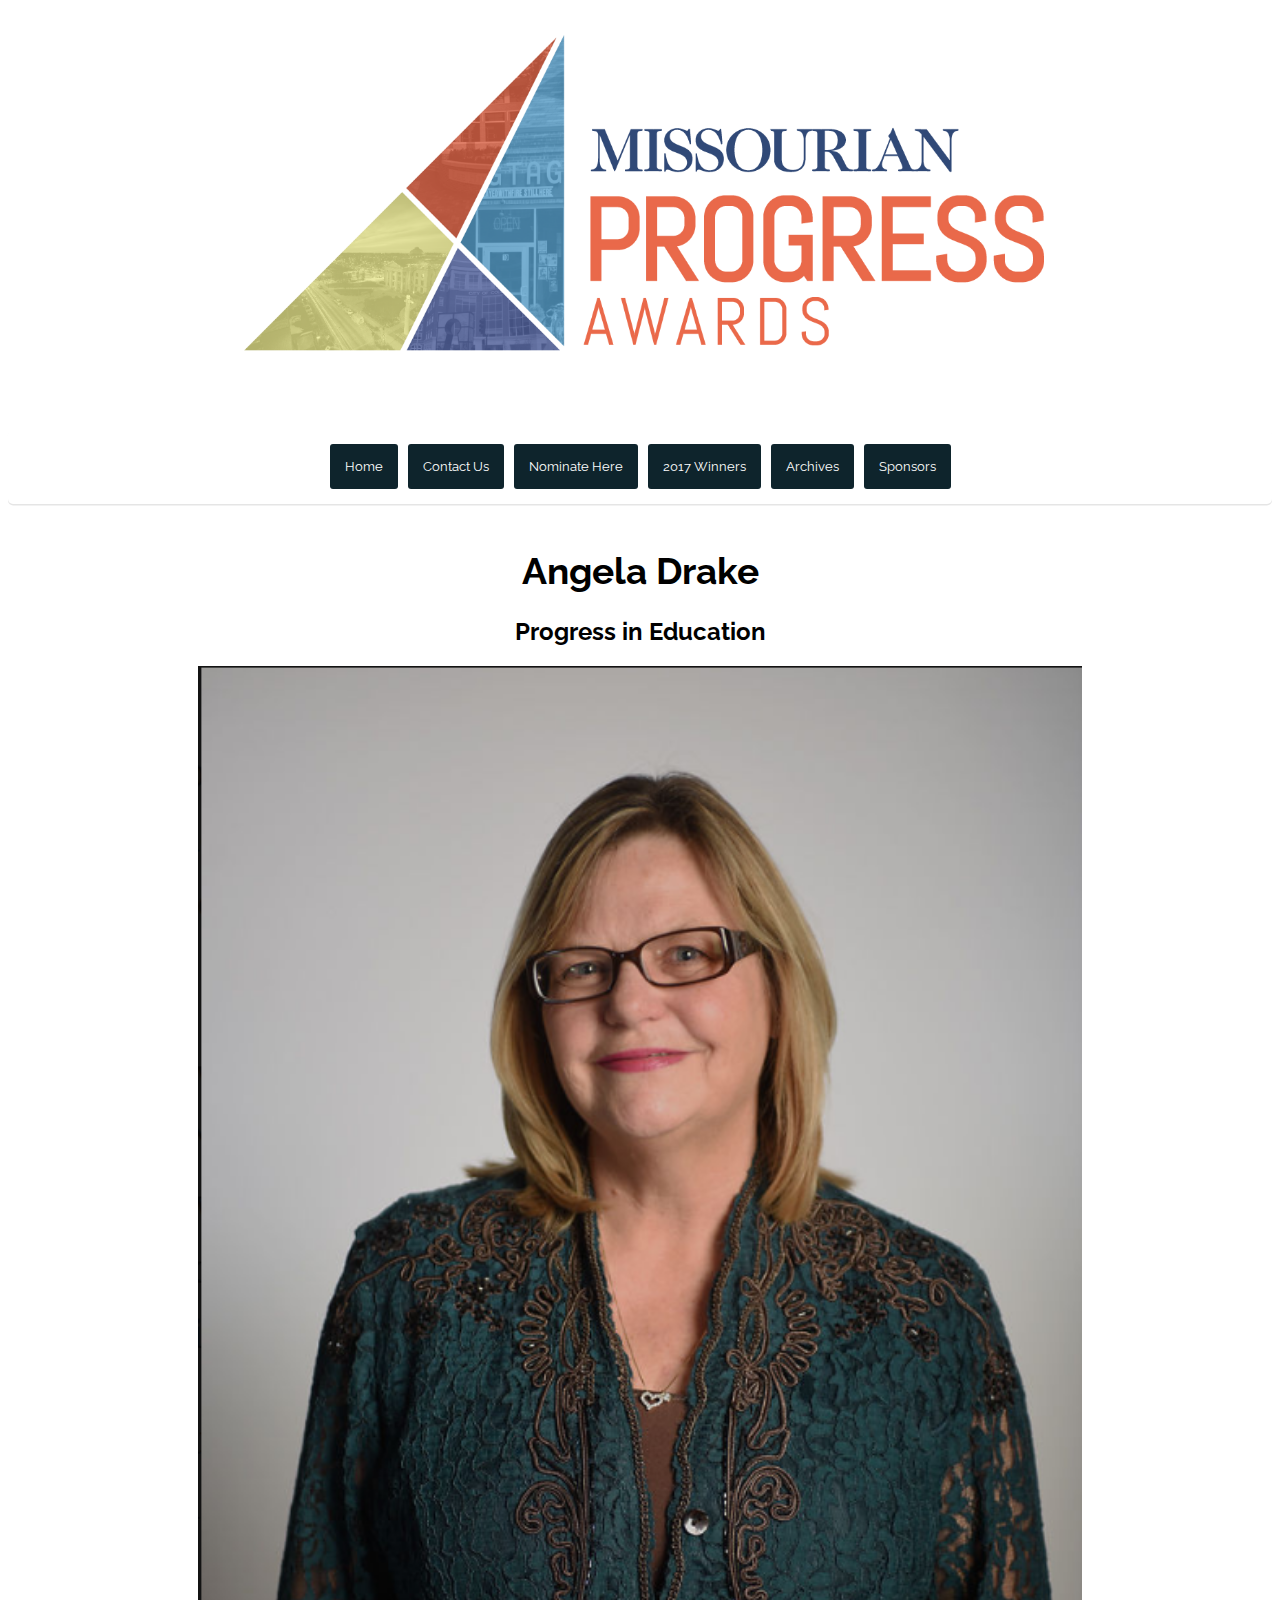
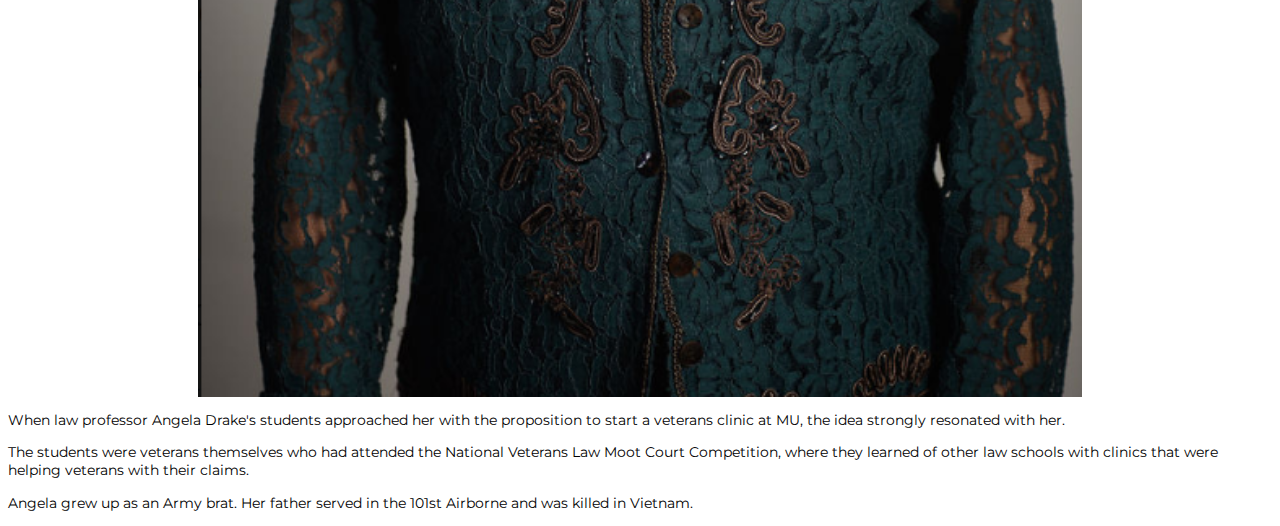
==== 2017-winner-page.html @ ab6278e4 "sponsors page linked temporarily changed" ====
<!DOCTYPE html PUBLIC "-//W3C//DTD XHTML 1.0 Transitional//EN"
   "http://www.w3.org/TR/xhtml1/DTD/xhtml1-transitional.dtd">

<html xmlns="http://www.w3.org/1999/xhtml">

<head>
	<title>	Angela Drake </title>
  <img class="center" src="awards-stuff/2018-Progress-Awards-transparent.png" alt="Progress Awards logo" width="300px"/>
	<meta http-equiv="content-type"
		content="text/html;charset=utf-8" />
    <link rel="stylesheet" href="progress-stylesheet.css" />
    <link href="https://fonts.googleapis.com/css?family=Montserrat%7cRaleway" rel="stylesheet">
    <link rel="stylesheet" href="progress-flexbox.css"/>
    <meta name="viewport" contents="width=device-width, initial-scale=1.0">
</head>

<body>

  <div class="container">
  		<div class="item-1 item"><a href="index.html">Home</a></div>
  		<div class="item-2 item"><a href="contact-us.html">Contact Us</a></div>
  		<div class="item-3 item"><a href="nominate-here.html">Nominate Here</a></div>
  		<div class="item-4 item"><a href="2017-winners-list.html">2017 Winners</a></div>
      <div class="item-3 item"><a href="archives.html">Archives</a></div>
  		<div class="item-4 item"><a href="2017-winners-list.html">Sponsors</a></div>
  	</div>

    <h1>Angela Drake</h1>
    <h2>Progress in Education</h2>

    <img class="center" src="angela-drake.png" alt="A photo of Angela Drake" width="300px"/>

    <p>When law professor Angela Drake's students approached her with the proposition to start a veterans clinic at MU, the idea strongly resonated with her.</p>
    <p>The students were veterans themselves who had attended the National Veterans Law Moot Court Competition, where they learned of other law schools with clinics that were helping veterans with their claims.</p>
    <p>Angela grew up as an Army brat. Her father served in the 101st Airborne and was killed in Vietnam.</p>
---- progress-stylesheet.css ----
.center {
  display: block;
  margin-left: auto;
  margin-right: auto;
  width: 70%;

}

h1 {
  text-align: center;
  font-family: "Raleway", Helvetica, sans-serif;
  font-size: 2.3em;
}

p {
  font-family: "Montserrat", Helvetica, sans-serif;
  font-size: .9em;
}

.item a:link {
  color: #ffffff;
  text-decoration: none;
}

.item a:visited {
  color: #ffffff;
}

a:link {
  color: black;
  text-decoration: none;
}
a:visited {
  color: black;
}

a:hover {
  color: #FE9920;
}

* {
	box-sizing: border-box;
}



.container {
	padding: 10px;
	background: #fff;
  border-radius: 5px;
	margin: 45px auto;
  box-shadow: 0 1.5px 0 0 rgba(0,0,0,0.1);
}
.item {
	color: #000;
  font-size: .8em;
  font-family: "Raleway", Helvetica, sans-serif;
  text-align: center;
	padding: 15px;
	margin: 5px;
	background: #0E242c;
	border-radius: 3px;
}

input[type=text], select, textarea {
    width: 100%;
    padding: 12px;
    border: 1px solid #fff;
    border-radius: 4px;
    box-sizing: border-box;
    margin-top: 6px;
    margin-bottom: 16px;
    resize: vertical
}


input[type=submit] {
    background-color: #0E242c;
    color: white;
    padding: 12px 20px;
    border: none;
    border-radius: 4px;
    font-family: "Raleway", Helvetica, sans-serif;
    cursor: pointer;
}


input[type=submit]:hover {
    background-color: #349eab;
}


.contact {
    border-radius: 5px;
    background-color: #EB823E;
    padding: 20px;
    color: white;
    font-family: "Raleway", Helvetica, sans-serif;
    font-size: .9em;
}

h2 {
  text-align: center;
  font-family: "Raleway", Helvetica, sans-serif;
}

.names {
  text-align: center;
  font-family: "Montserrat", Helvetica, sans-serif;
  font-size: .9em;
}
---- progress-flexbox.css ----
.container {
	display: flex;
	flex-direction: column;
}

@media (min-width: 600px) {
	.container {
		flex-direction: row;
		justify-content: center;
	}
}
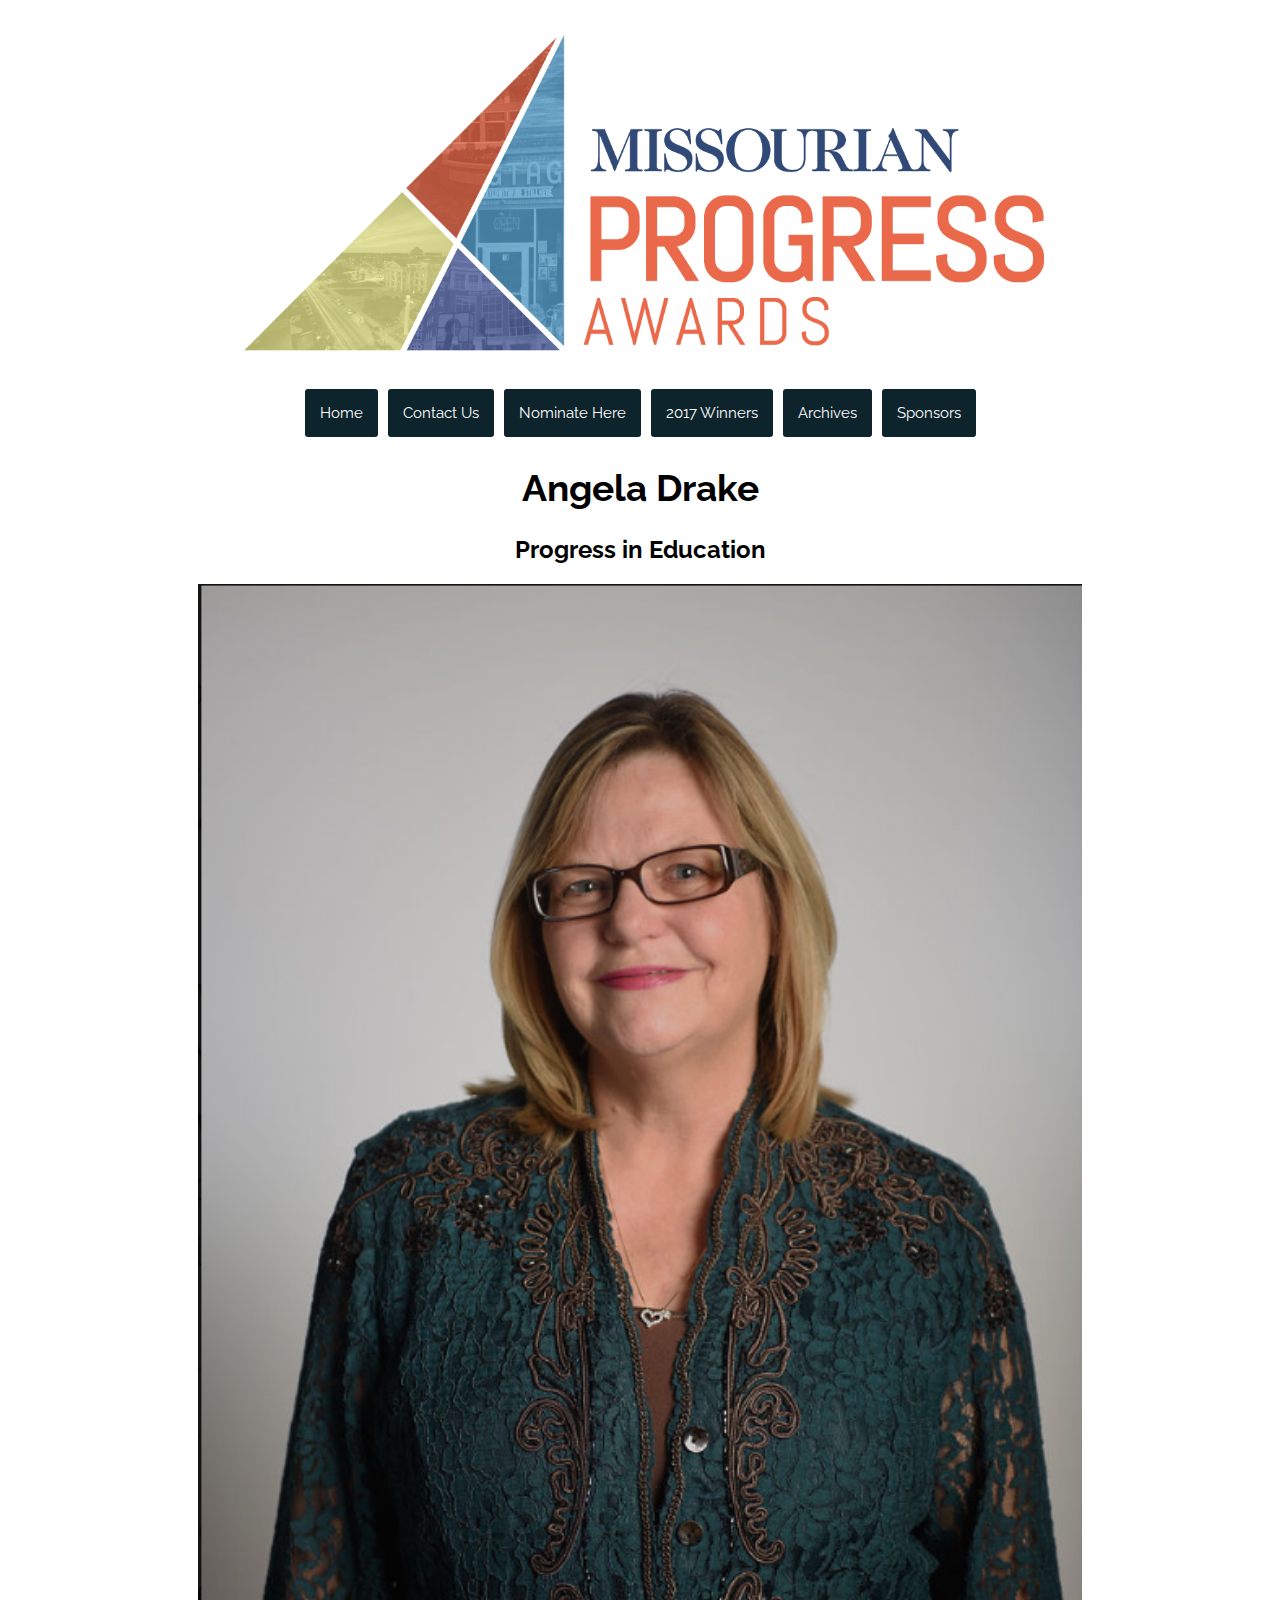
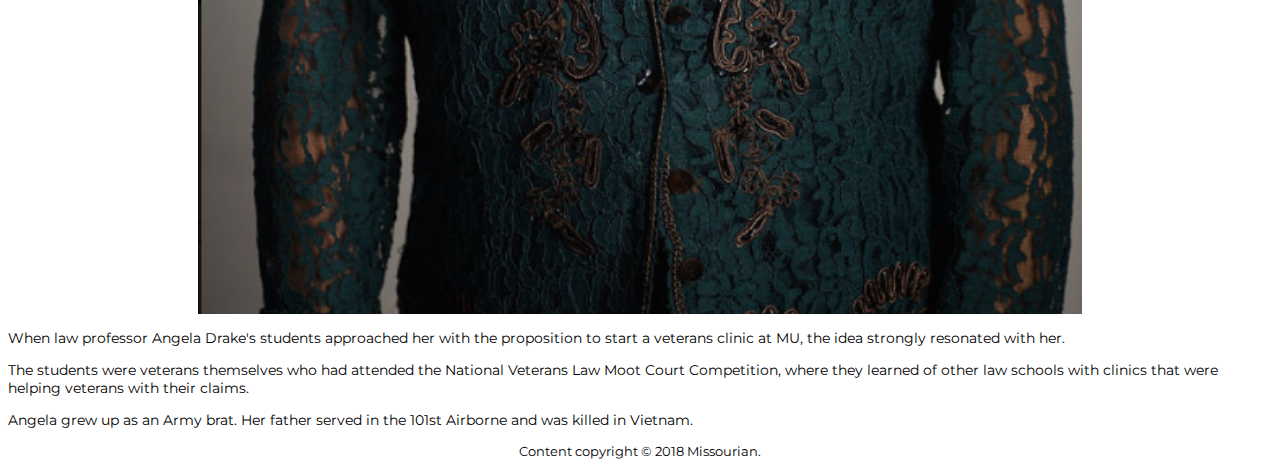
==== commit a74eb45b: "changed stuff" ====
--- a/2017-winner-page.html
+++ b/2017-winner-page.html
@@ -9,13 +9,16 @@
 	<meta http-equiv="content-type"
 		content="text/html;charset=utf-8" />
     <link rel="stylesheet" href="progress-stylesheet.css" />
+    <script src="https://code.jquery.com/jquery-1.12.0.min.js"></script>
+    <script src="progress-javascript.js" type="text/javascript"></script>
     <link href="https://fonts.googleapis.com/css?family=Montserrat%7cRaleway" rel="stylesheet">
     <link rel="stylesheet" href="progress-flexbox.css"/>
-    <meta name="viewport" contents="width=device-width, initial-scale=1.0">
+    <meta name="viewport" content="width=device-width, initial-scale=1">
 </head>
 
 <body>
 
+<a class="menu-trigger" href="#">&#9776;</a>
   <div class="container">
   		<div class="item-1 item"><a href="index.html">Home</a></div>
   		<div class="item-2 item"><a href="contact-us.html">Contact Us</a></div>
@@ -33,3 +36,7 @@
     <p>When law professor Angela Drake's students approached her with the proposition to start a veterans clinic at MU, the idea strongly resonated with her.</p>
     <p>The students were veterans themselves who had attended the National Veterans Law Moot Court Competition, where they learned of other law schools with clinics that were helping veterans with their claims.</p>
     <p>Angela grew up as an Army brat. Her father served in the 101st Airborne and was killed in Vietnam.</p>
+
+    <p id="footer">Content copyright &copy; 2018 Missourian.</p>
+
+  </body>
--- a/progress-stylesheet.css
+++ b/progress-stylesheet.css
@@ -20,6 +20,7 @@
 .item a:link {
   color: #ffffff;
   text-decoration: none;
+  font-size: 1.2em;
 }
 
 .item a:visited {
@@ -44,13 +45,13 @@
 
 
 
-.container {
+/*.container {
 	padding: 10px;
 	background: #fff;
   border-radius: 5px;
 	margin: 45px auto;
   box-shadow: 0 1.5px 0 0 rgba(0,0,0,0.1);
-}
+}*/
 .item {
 	color: #000;
   font-size: .8em;
@@ -108,4 +109,43 @@
   text-align: center;
   font-family: "Montserrat", Helvetica, sans-serif;
   font-size: .9em;
+  text-decoration:underline;
 }
+
+#footer {
+  text-align: center;
+  font-size: .8em;
+}
+
+/*FLEXBOX DOWN BELOW HERE*/
+
+
+.container {
+	display: flex;
+	flex-direction: column;
+}
+
+.item{
+  display:none;
+}
+
+.menu-trigger {
+  font-size: 1.75em;
+  width: 2em;
+}
+
+@media screen and (min-width: 700px) {
+
+.item{
+  display:block;
+}
+
+.container {
+  display:flex;
+  flex-direction: row;
+  justify-content: center;
+}
+  .menu-trigger{
+    display:none;
+  }
+}
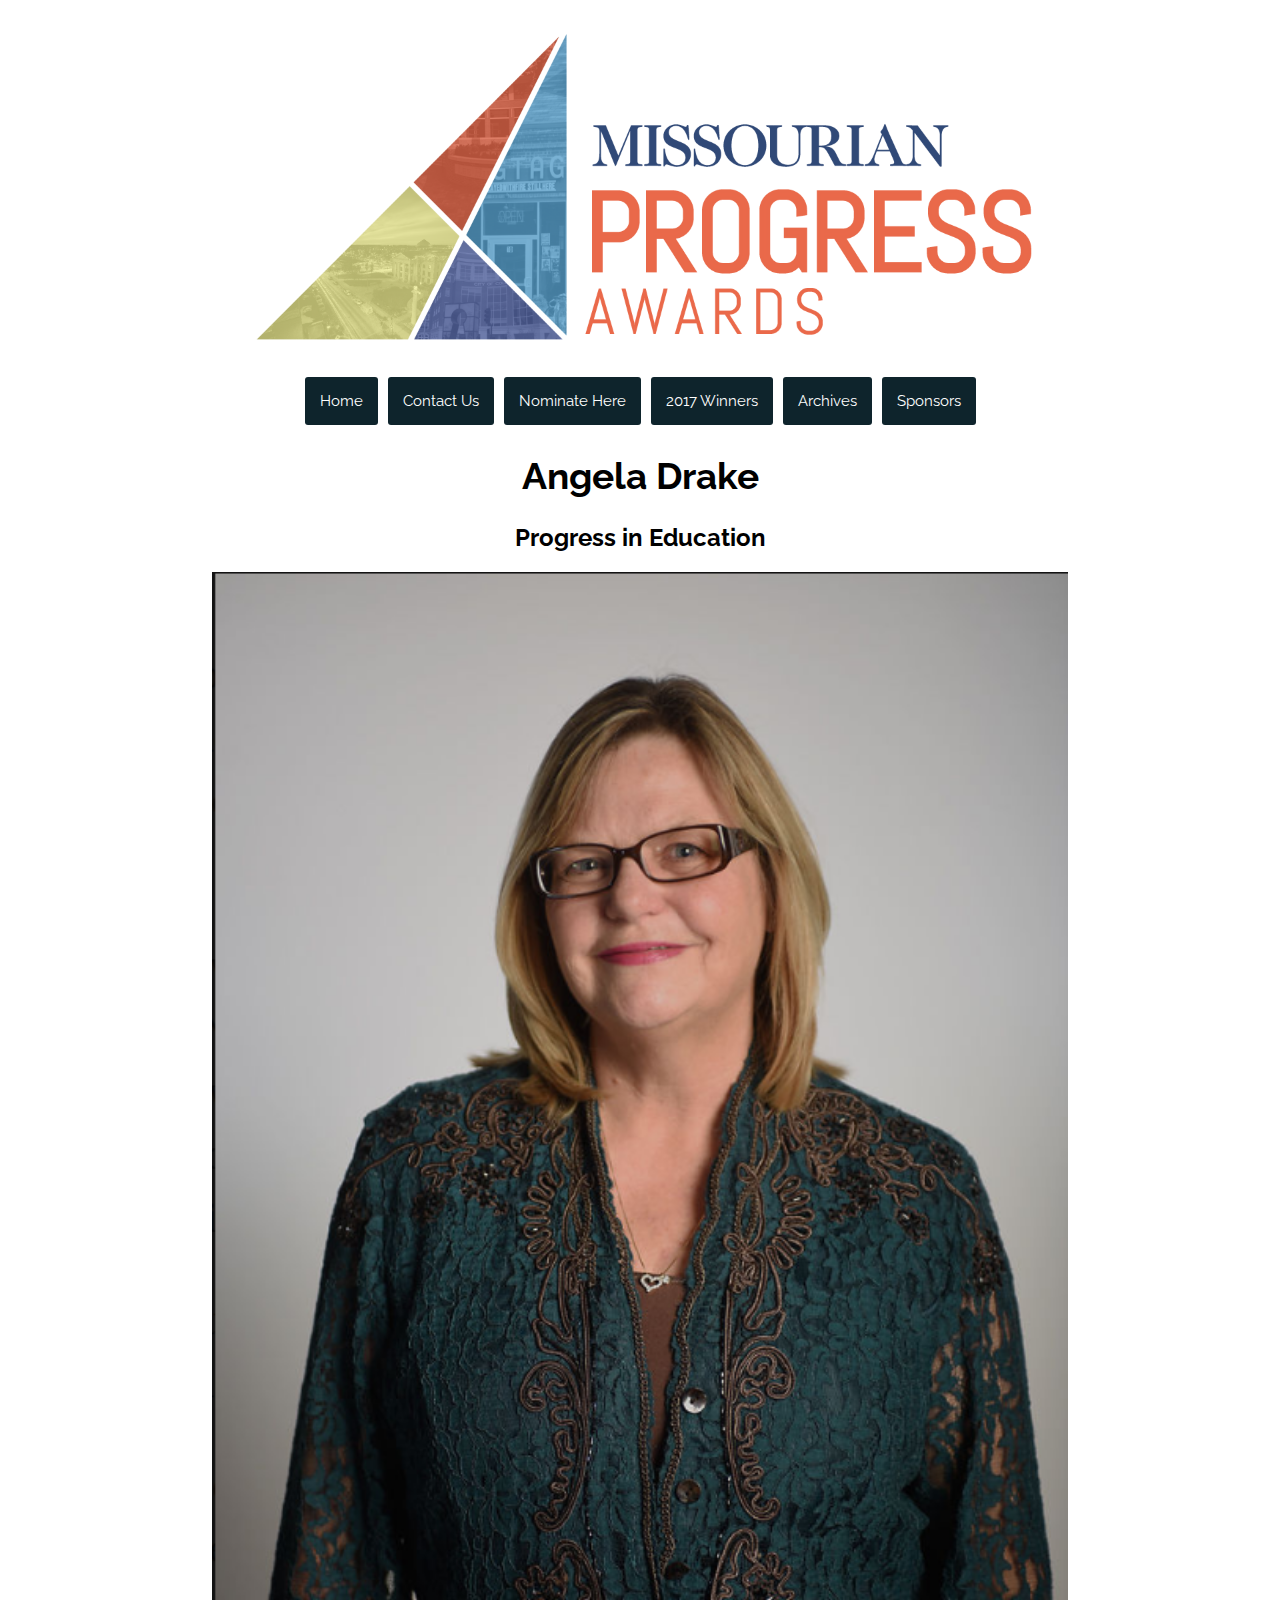
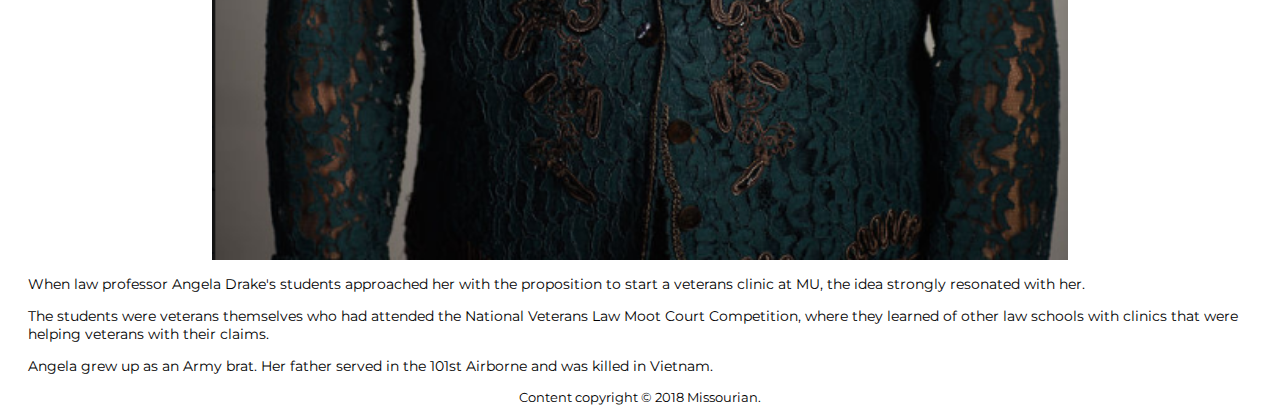
==== commit 3893de21: "added pages" ====
--- a/2017-winner-page.html
+++ b/2017-winner-page.html
@@ -25,7 +25,7 @@
   		<div class="item-3 item"><a href="nominate-here.html">Nominate Here</a></div>
   		<div class="item-4 item"><a href="2017-winners-list.html">2017 Winners</a></div>
       <div class="item-3 item"><a href="archives.html">Archives</a></div>
-  		<div class="item-4 item"><a href="2017-winners-list.html">Sponsors</a></div>
+  		<div class="item-4 item"><a href="progress-sponsors.html">Sponsors</a></div>
   	</div>
 
     <h1>Angela Drake</h1>
--- a/progress-stylesheet.css
+++ b/progress-stylesheet.css
@@ -4,6 +4,11 @@
   margin-right: auto;
   width: 70%;
 
+}
+
+body {
+  padding-left: 20px;
+  padding-right: 20px;
 }
 
 h1 {
@@ -117,6 +122,22 @@
   font-size: .8em;
 }
 
+.categories {
+  font-family: "Raleway", Helvetica, sans-serif;
+}
+
+li {
+  margin: 20px 0;
+}
+
+b{
+  text-decoration:bold;
+}
+
+.nominate{
+  text-decoration: underline;
+}
+
 /*FLEXBOX DOWN BELOW HERE*/
 
 
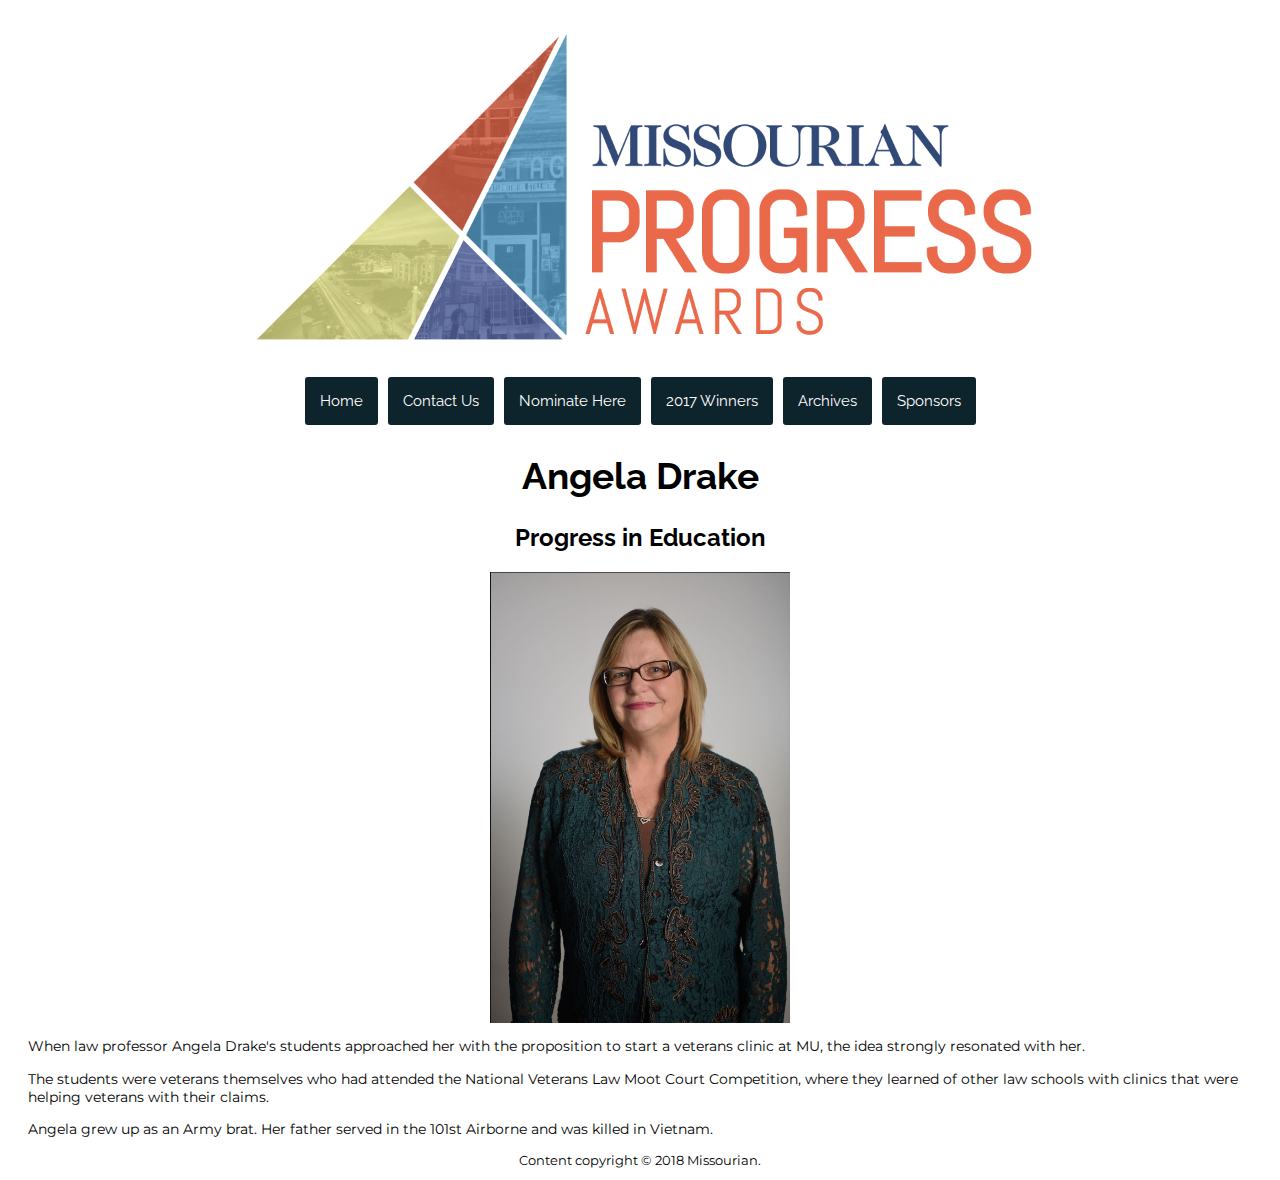
==== commit 4d67bdcc: "angela drake photo fixed and other things" ====
--- a/2017-winner-page.html
+++ b/2017-winner-page.html
@@ -31,7 +31,7 @@
     <h1>Angela Drake</h1>
     <h2>Progress in Education</h2>
 
-    <img class="center" src="angela-drake.png" alt="A photo of Angela Drake" width="300px"/>
+    <img class="angela" src="angela-drake.png" alt="A photo of Angela Drake" width="300px"/>
 
     <p>When law professor Angela Drake's students approached her with the proposition to start a veterans clinic at MU, the idea strongly resonated with her.</p>
     <p>The students were veterans themselves who had attended the National Veterans Law Moot Court Competition, where they learned of other law schools with clinics that were helping veterans with their claims.</p>
--- a/progress-stylesheet.css
+++ b/progress-stylesheet.css
@@ -110,6 +110,17 @@
   font-family: "Raleway", Helvetica, sans-serif;
 }
 
+.archive{
+  text-align: center;
+  font-family: "Raleway", Helvetica, sans-serif;
+  color:#EB823E;
+}
+
+h3{
+  text-align: center;
+  font-family: "Raleway", Helvetica, sans-serif;
+}
+
 .names {
   text-align: center;
   font-family: "Montserrat", Helvetica, sans-serif;
@@ -136,6 +147,13 @@
 
 .nominate{
   text-decoration: underline;
+}
+
+.angela {display: block;
+margin-left: auto;
+margin-right: auto;
+width: 70%;
+max-width:300px;
 }
 
 /*FLEXBOX DOWN BELOW HERE*/
@@ -169,4 +187,5 @@
   .menu-trigger{
     display:none;
   }
+
 }
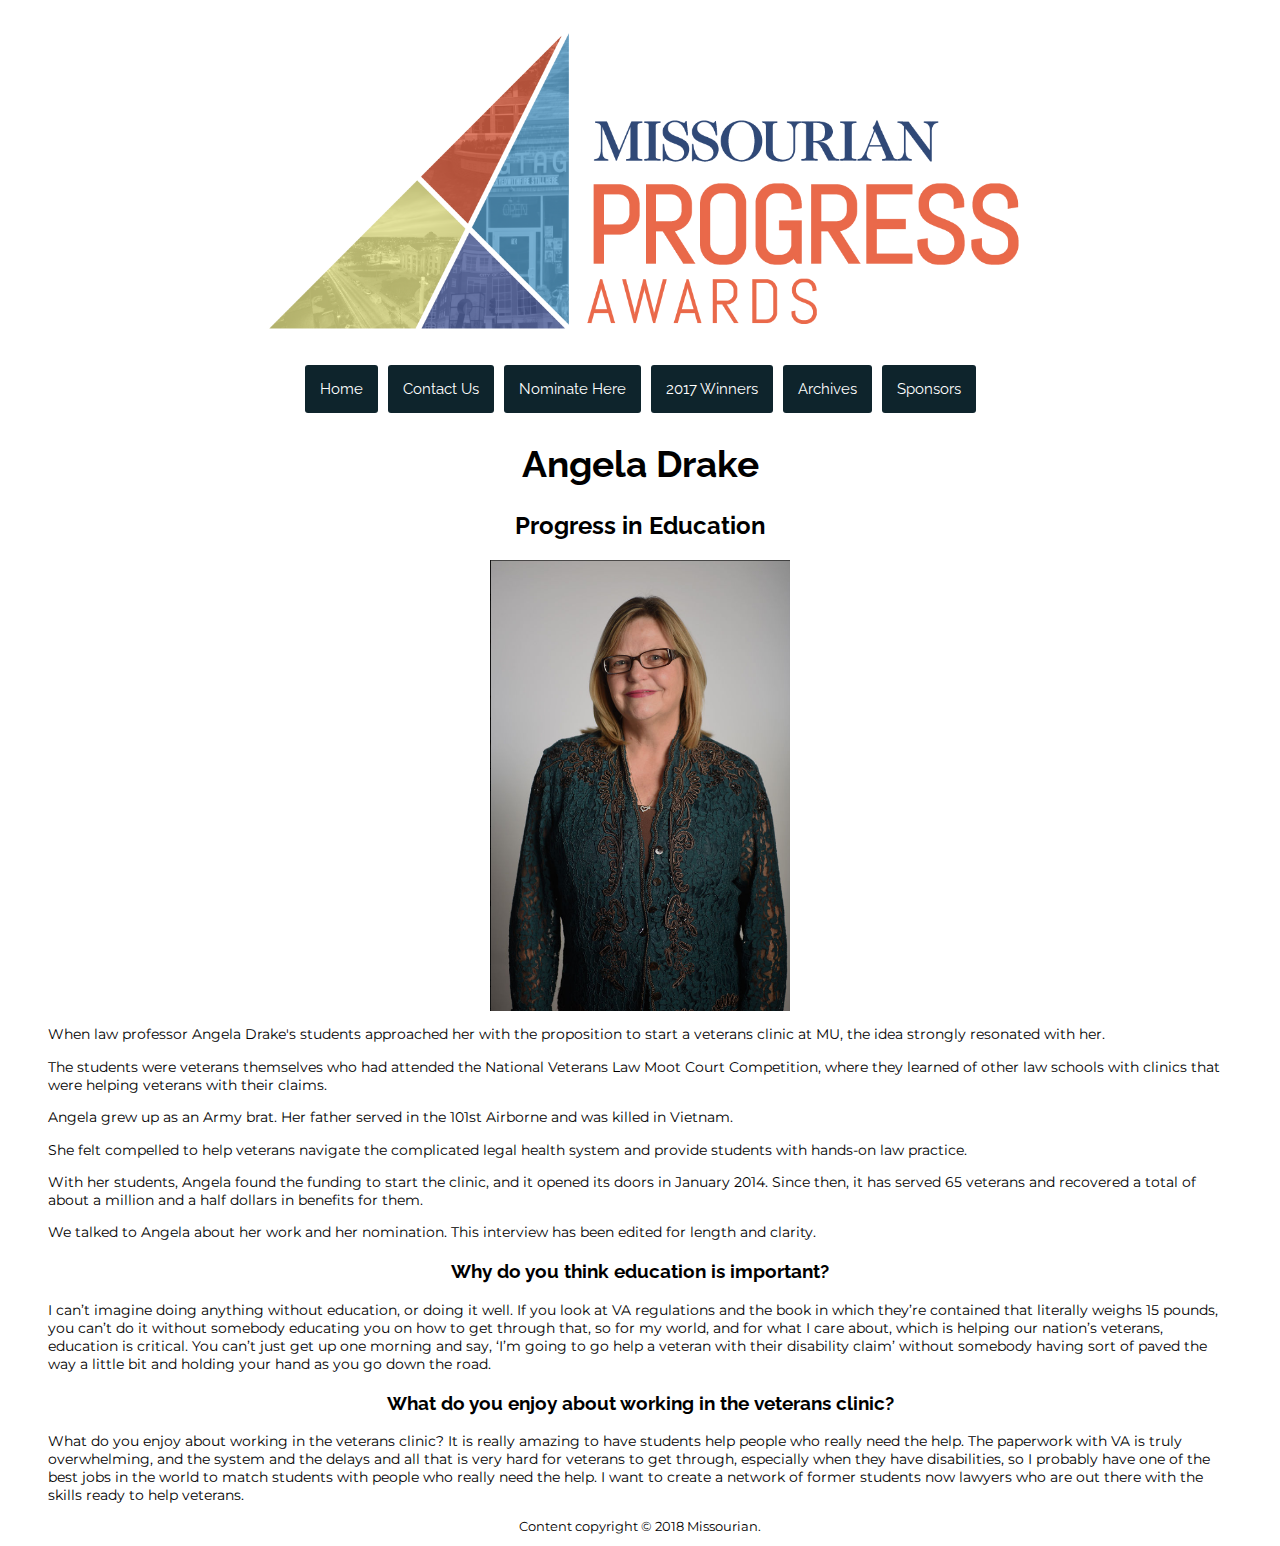
==== commit fee298c4: "added padding and stuff to winners page" ====
--- a/2017-winner-page.html
+++ b/2017-winner-page.html
@@ -31,11 +31,19 @@
     <h1>Angela Drake</h1>
     <h2>Progress in Education</h2>
 
-    <img class="angela" src="angela-drake.png" alt="A photo of Angela Drake" width="300px"/>
+    <img class="compact-image" src="angela-drake.png" alt="A photo of Angela Drake" width="300px"/>
 
     <p>When law professor Angela Drake's students approached her with the proposition to start a veterans clinic at MU, the idea strongly resonated with her.</p>
     <p>The students were veterans themselves who had attended the National Veterans Law Moot Court Competition, where they learned of other law schools with clinics that were helping veterans with their claims.</p>
     <p>Angela grew up as an Army brat. Her father served in the 101st Airborne and was killed in Vietnam.</p>
+    <p>She felt compelled to help veterans navigate the complicated legal health system and provide students with hands-on law practice.</p>
+    <p>With her students, Angela found the funding to start the clinic, and it opened its doors in January 2014. Since then, it has served 65 veterans and recovered a total of about a million and a half dollars in benefits for them.</p>
+    <p>We talked to Angela about her work and her nomination. This interview has been edited for length and clarity.</p>
+    <h3>Why do you think education is important?</h3>
+    <p>I can’t imagine doing anything without education, or doing it well. If you look at VA regulations and the book in which they’re contained that literally weighs 15 pounds, you can’t do it without somebody educating you on how to get through that, so for my world, and for what I care about, which is helping our nation’s veterans, education is critical. You can’t just get up one morning and say, ‘I’m going to go help a veteran with their disability claim’ without somebody having sort of paved the way a little bit and holding your hand as you go down the road.</p>
+    <h3>What do you enjoy about working in the veterans clinic?</h3>
+    <p>What do you enjoy about working in the veterans clinic?
+It is really amazing to have students help people who really need the help. The paperwork with VA is truly overwhelming, and the system and the delays and all that is very hard for veterans to get through, especially when they have disabilities, so I probably have one of the best jobs in the world to match students with people who really need the help. I want to create a network of former students now lawyers who are out there with the skills ready to help veterans.</p>
 
     <p id="footer">Content copyright &copy; 2018 Missourian.</p>
 
--- a/progress-stylesheet.css
+++ b/progress-stylesheet.css
@@ -7,8 +7,8 @@
 }
 
 body {
-  padding-left: 20px;
-  padding-right: 20px;
+  padding-left: 40px;
+  padding-right: 40px;
 }
 
 h1 {
@@ -149,7 +149,7 @@
   text-decoration: underline;
 }
 
-.angela {display: block;
+.compact-image {display: block;
 margin-left: auto;
 margin-right: auto;
 width: 70%;
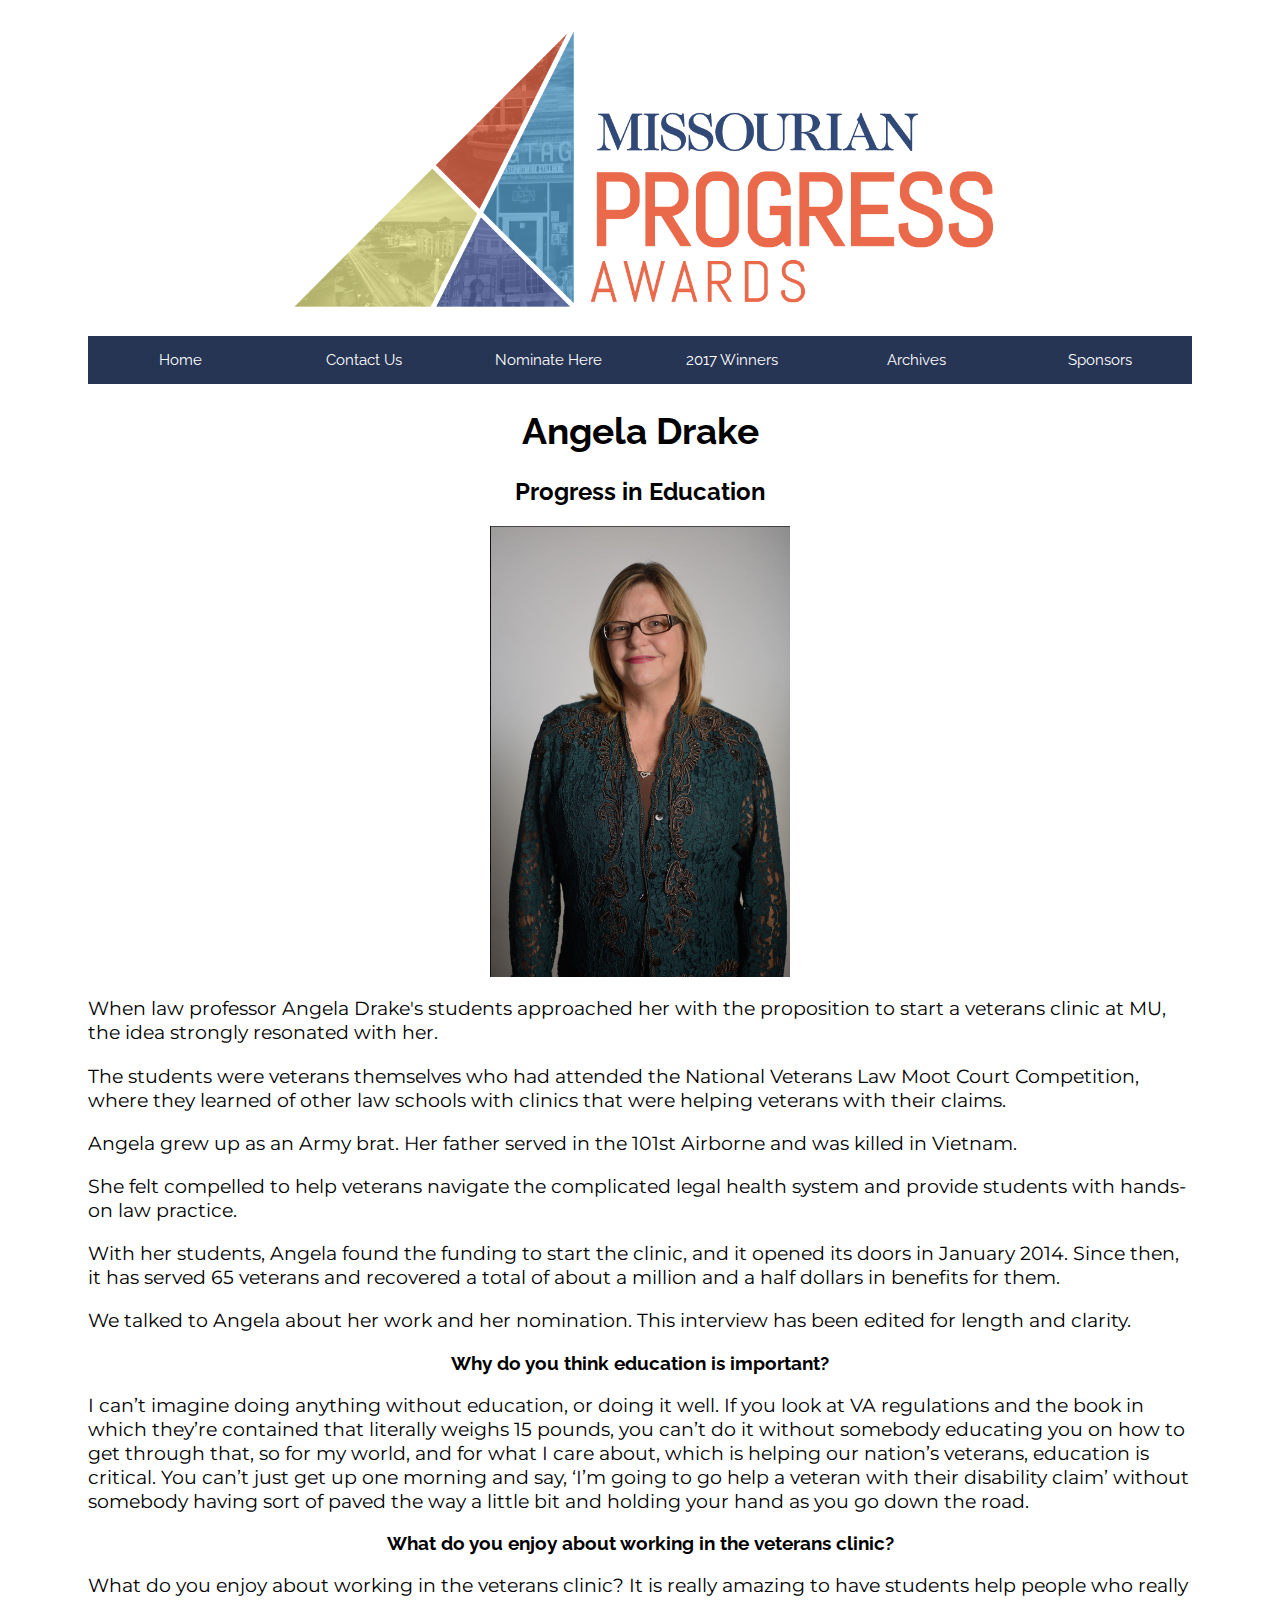
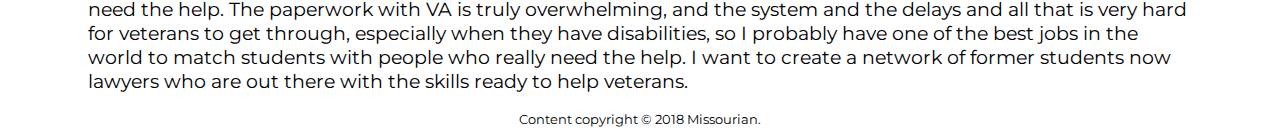
==== commit 30d496cb: "fixed most critique changes" ====
--- a/2017-winner-page.html
+++ b/2017-winner-page.html
@@ -5,7 +5,7 @@
 
 <head>
 	<title>	Angela Drake </title>
-  <img class="center" src="awards-stuff/2018-Progress-Awards-transparent.png" alt="Progress Awards logo" width="300px"/>
+  <a href="index.html"> <img class="center" src="awards-stuff/2018-Progress-Awards-transparent.png" alt="Progress Awards logo" width="300px"/> </a>
 	<meta http-equiv="content-type"
 		content="text/html;charset=utf-8" />
     <link rel="stylesheet" href="progress-stylesheet.css" />
--- a/progress-stylesheet.css
+++ b/progress-stylesheet.css
@@ -6,9 +6,17 @@
 
 }
 
+.video {
+  width: 90%;
+  display: block;
+  margin-left: auto;
+  margin-right: auto;
+  height: auto;
+}
+
 body {
-  padding-left: 40px;
-  padding-right: 40px;
+  padding-left: 80px;
+  padding-right: 80px;
 }
 
 h1 {
@@ -19,7 +27,7 @@
 
 p {
   font-family: "Montserrat", Helvetica, sans-serif;
-  font-size: .9em;
+  font-size: 1.2em;
 }
 
 .item a:link {
@@ -63,9 +71,9 @@
   font-family: "Raleway", Helvetica, sans-serif;
   text-align: center;
 	padding: 15px;
-	margin: 5px;
-	background: #0E242c;
-	border-radius: 3px;
+  width: 100%;
+	background: #273555;
+	/*border-radius: 3px;*/
 }
 
 input[type=text], select, textarea {
@@ -124,7 +132,7 @@
 .names {
   text-align: center;
   font-family: "Montserrat", Helvetica, sans-serif;
-  font-size: .9em;
+  font-size: 1.2em;
   text-decoration:underline;
 }
 
@@ -135,6 +143,7 @@
 
 .categories {
   font-family: "Raleway", Helvetica, sans-serif;
+  font-size: 1.2em;
 }
 
 li {
@@ -146,7 +155,21 @@
 }
 
 .nominate{
-  text-decoration: underline;
+  text-decoration: none;
+  display: block;
+  margin-left: auto;
+  margin-right: auto;
+  background:#EB823E;
+  width: 30%;
+  border-radius: 3px;
+}
+
+.nominate a:link{
+  color: white;
+}
+
+.nominate a:hover{
+  color: #273555;
 }
 
 .compact-image {display: block;
